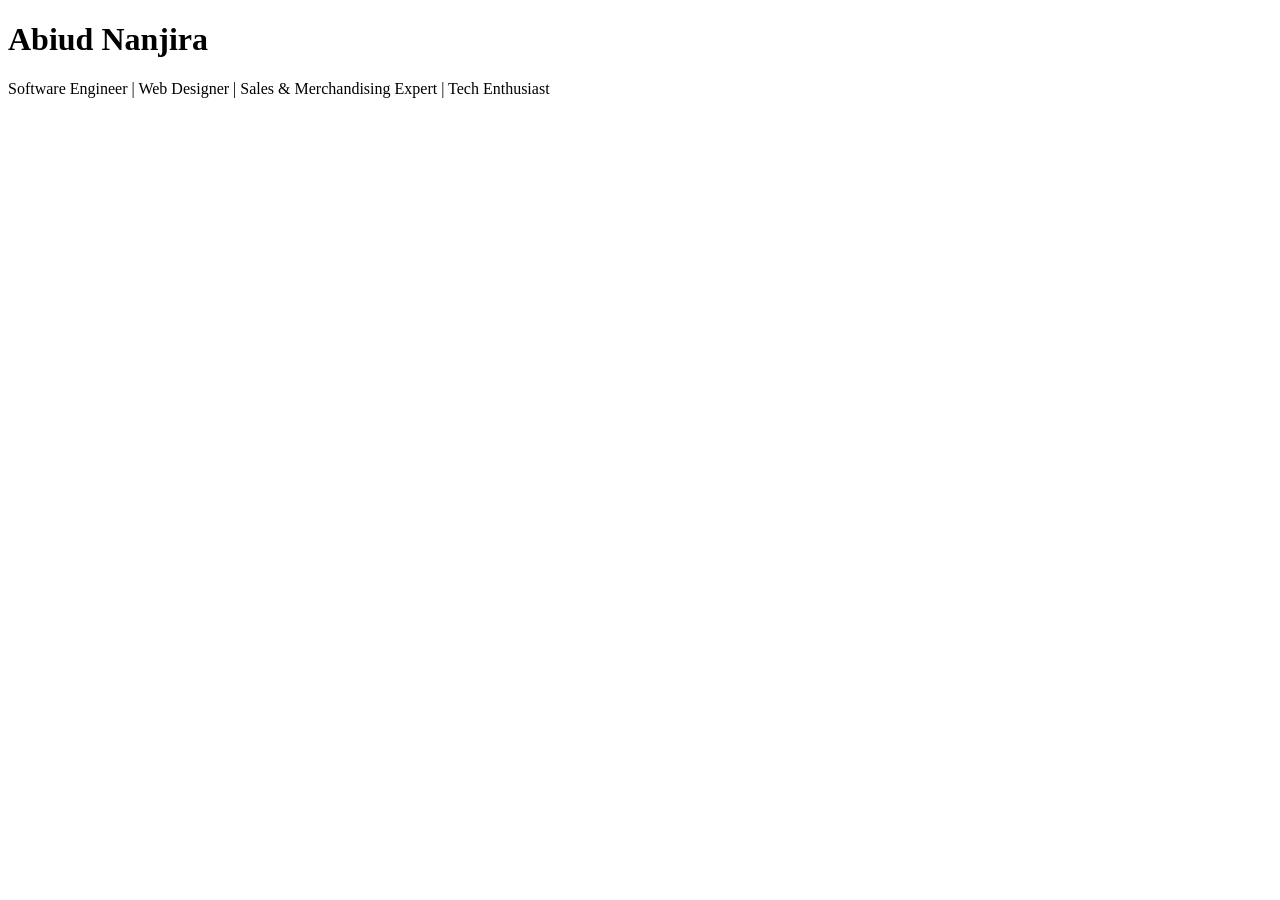
==== index.html @ 8a5d29ab "implemented index.html" ====
<!DOCTYPE html>
<html lang="en">
<head>
    <meta charset="UTF-8">
    <meta name="viewport" content="width=device-width, initial-scale=1.0">
    <title>Abiud Nanjira</title>
</head>
<body>
    <header>
        <h1>Abiud Nanjira</h1>
        <p>Software Engineer | Web Designer | Sales & Merchandising Expert | Tech Enthusiast</p>
        
    </header>
    
</body>
</html>
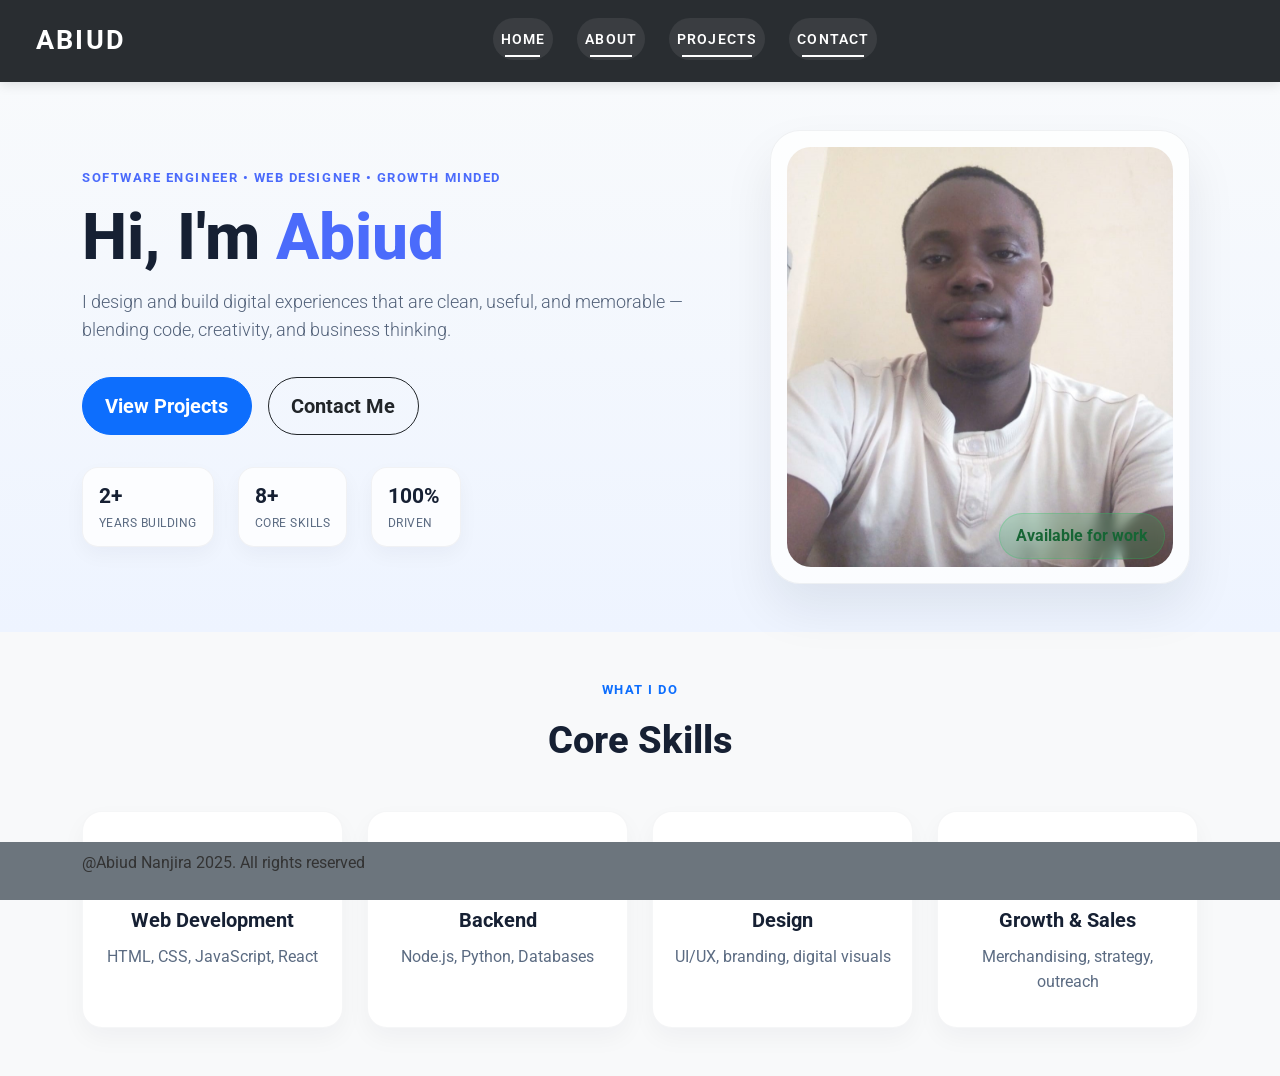
==== commit efaf490b: "updated homepage" ====
--- a/index.html
+++ b/index.html
@@ -3,14 +3,111 @@
 <head>
     <meta charset="UTF-8">
     <meta name="viewport" content="width=device-width, initial-scale=1.0">
-    <title>Abiud Nanjira</title>
+    <link rel="stylesheet" href="css/bootstrap.min.css">
+    <link rel="stylesheet" href="css/style.css">
+    <link rel="stylesheet" href="https://cdnjs.cloudflare.com/ajax/libs/font-awesome/6.0.0/css/all.min.css">
+    <title>Abiud Nanjira Portfolio</title>
 </head>
 <body>
     <header>
-        <h1>Abiud Nanjira</h1>
-        <p>Software Engineer | Web Designer | Sales & Merchandising Expert | Tech Enthusiast</p>
-        
+        <nav id="navbar" class="navbar navbar-expand-lg bg-dark sticky-top" data-bs-theme="dark">
+            <div class="container-fluid custom-navbar">
+                <a href="index.html" class="navbar-brand">Abiud</a>
+                <button class="navbar-toggler" type="button" data-bs-toggle="collapse" data-bs-target="#mainNav" aria-controls="mainNav" aria-expanded="false" aria-label="Toggle navigation">
+                    <span class="navbar-toggler-icon"></span>
+                </button>
+                <div class="collapse navbar-collapse justify-content-center" id="mainNav">
+                    <ul class="navbar-nav custom-nav">
+                        <li class="nav-item">
+                            <a class="nav-link active" href="index.html">Home</a>
+                        </li>
+                        <li class="nav-item">
+                            <a class="nav-link" href="about.html">About</a>
+                        </li>
+                        <li class="nav-item">
+                            <a class="nav-link" href="projects.html">Projects</a>
+                        </li>
+                        <li class="nav-item">
+                            <a class="nav-link" href="contact.html">Contact</a>
+                        </li>
+                    </ul>
+                </div>
+            </div>
+        </nav>
     </header>
-    
+
+    <main class="portfolio-home">
+        <section class="portfolio-intro py-5">
+            <div class="container">
+                <div class="row align-items-center g-5">
+                    <div class="col-lg-7">
+                        <p class="eyebrow">Software Engineer • Web Designer • Growth Minded</p>
+                        <h1>Hi, I'm <span>Abiud</span></h1>
+                        <p class="lead">I design and build digital experiences that are clean, useful, and memorable — blending code, creativity, and business thinking.</p>
+                        <div class="portfolio-actions d-flex flex-wrap gap-3">
+                            <a href="projects.html" class="btn btn-primary btn-lg">View Projects</a>
+                            <a href="contact.html" class="btn btn-outline-dark btn-lg">Contact Me</a>
+                        </div>
+                        <ul class="quick-stats">
+                            <li><strong>2+</strong><span>Years building</span></li>
+                            <li><strong>8+</strong><span>Core skills</span></li>
+                            <li><strong>100%</strong><span>Driven</span></li>
+                        </ul>
+                    </div>
+                    <div class="col-lg-5">
+                        <div class="profile-card">
+                            <img src="images/Baks photo.jpg" alt="Abiud Nanjira" class="img-fluid">
+                            <div class="profile-badge">Available for work</div>
+                        </div>
+                    </div>
+                </div>
+            </div>
+        </section>
+
+        <section class="skills py-5 bg-light">
+            <div class="container">
+                <div class="section-heading text-center mb-5">
+                    <p class="eyebrow text-primary">What I do</p>
+                    <h2>Core Skills</h2>
+                </div>
+                <div class="row g-4">
+                    <div class="col-md-6 col-lg-3">
+                        <div class="skill-card text-center">
+                            <i class="fas fa-code fa-3x text-primary mb-3"></i>
+                            <h5>Web Development</h5>
+                            <p>HTML, CSS, JavaScript, React</p>
+                        </div>
+                    </div>
+                    <div class="col-md-6 col-lg-3">
+                        <div class="skill-card text-center">
+                            <i class="fas fa-server fa-3x text-primary mb-3"></i>
+                            <h5>Backend</h5>
+                            <p>Node.js, Python, Databases</p>
+                        </div>
+                    </div>
+                    <div class="col-md-6 col-lg-3">
+                        <div class="skill-card text-center">
+                            <i class="fas fa-palette fa-3x text-primary mb-3"></i>
+                            <h5>Design</h5>
+                            <p>UI/UX, branding, digital visuals</p>
+                        </div>
+                    </div>
+                    <div class="col-md-6 col-lg-3">
+                        <div class="skill-card text-center">
+                            <i class="fas fa-chart-line fa-3x text-primary mb-3"></i>
+                            <h5>Growth & Sales</h5>
+                            <p>Merchandising, strategy, outreach</p>
+                        </div>
+                    </div>
+                </div>
+            </div>
+        </section>
+    </main>
+
+    <footer class="navbar fixed-bottom bg-secondary align-center">
+        <p class="container text-center">@Abiud Nanjira 2025. All rights reserved</p>
+    </footer>
+    <script src="https://cdn.jsdelivr.net/npm/bootstrap@5.3.3/dist/js/bootstrap.bundle.min.js"></script>
+    <script src="js/main.js"></script>
 </body>
 </html>
--- a/css/style.css
+++ b/css/style.css
@@ -0,0 +1,391 @@
+@import url('https://fonts.googleapis.com/css2?family=Roboto:wght@300;400;700&display=swap');
+
+body {
+    font-family: 'Roboto', sans-serif;
+    line-height: 1.6;
+    color: #333;
+}
+
+/* Hero Section */
+.hero {
+    background: linear-gradient(135deg, #667eea 0%, #764ba2 100%);
+    min-height: 60vh;
+    display: flex;
+    align-items: center;
+    justify-content: center;
+}
+
+.hero h1 {
+    font-size: 3rem;
+    font-weight: 700;
+    margin-bottom: 1rem;
+    animation: fadeInUp 1s ease-out;
+}
+
+.hero p {
+    font-size: 1.25rem;
+    margin-bottom: 2rem;
+    animation: fadeInUp 1.2s ease-out;
+}
+
+.hero .btn {
+    animation: fadeInUp 1.4s ease-out;
+}
+
+/* Animations */
+@keyframes fadeInUp {
+    from {
+        opacity: 0;
+        transform: translateY(30px);
+    }
+    to {
+        opacity: 1;
+        transform: translateY(0);
+    }
+}
+
+/* Cards */
+.card {
+    border: none;
+    border-radius: 10px;
+    box-shadow: 0 4px 6px rgba(0, 0, 0, 0.1);
+    transition: transform 0.3s ease, box-shadow 0.3s ease;
+}
+
+.card:hover {
+    transform: translateY(-5px);
+    box-shadow: 0 8px 15px rgba(0, 0, 0, 0.2);
+}
+
+.card-title {
+    color: #667eea;
+    font-weight: 700;
+}
+
+/* About Section */
+#about-me img {
+    max-width: 100%;
+    height: auto;
+}
+
+/* Contact Section */
+#contact img {
+    width: 50px;
+    height: 50px;
+    margin-bottom: 1rem;
+}
+
+/* Navbar */
+#navbar {
+    padding: 0.9rem 1.5rem;
+    box-shadow: 0 2px 12px rgba(0, 0, 0, 0.12);
+    position: sticky;
+    top: 0;
+    z-index: 1030;
+    backdrop-filter: blur(10px);
+    background-color: rgba(33, 37, 41, 0.96) !important;
+}
+
+.custom-navbar {
+    display: flex;
+    align-items: center;
+    position: relative;
+}
+
+.custom-navbar .navbar-brand {
+    color: #fff;
+    font-size: 1.7rem;
+    font-weight: 700;
+    letter-spacing: 0.08em;
+    text-transform: uppercase;
+    margin-right: 0;
+    text-decoration: none;
+    transition: transform 0.25s ease, color 0.25s ease;
+}
+
+.custom-navbar .navbar-brand:hover {
+    color: #cfe3ff;
+    transform: translateY(-1px);
+}
+
+.custom-navbar .navbar-collapse {
+    flex: 1;
+    display: flex;
+    justify-content: center;
+}
+
+.custom-nav {
+    display: flex;
+    align-items: center;
+    gap: 1.5rem;
+    margin: 0;
+    padding: 0;
+    list-style: none;
+}
+
+.custom-nav .nav-item {
+    position: relative;
+}
+
+.custom-nav .nav-link {
+    color: rgba(255, 255, 255, 0.8);
+    font-size: 0.9rem;
+    font-weight: 600;
+    letter-spacing: 0.08em;
+    text-transform: uppercase;
+    padding: 0.6rem 0.8rem;
+    transition: color 0.25s ease, transform 0.25s ease, background-color 0.25s ease;
+    position: relative;
+    border-radius: 999px;
+}
+
+.custom-nav .nav-link:hover,
+.custom-nav .nav-link.active {
+    color: #fff;
+    background: rgba(255, 255, 255, 0.08);
+    transform: translateY(-2px);
+}
+
+.custom-nav .nav-link::after {
+    content: "";
+    position: absolute;
+    left: 0.8rem;
+    right: 0.8rem;
+    bottom: 0.2rem;
+    height: 2px;
+    background: #fff;
+    transform: scaleX(0);
+    transform-origin: center;
+    transition: transform 0.25s ease;
+}
+
+.custom-nav .nav-link:hover::after,
+.custom-nav .nav-link.active::after {
+    transform: scaleX(1);
+}
+
+.navbar-toggler {
+    border: 1px solid rgba(255, 255, 255, 0.6);
+    padding: 0.4rem 0.6rem;
+    transition: border-color 0.25s ease, background-color 0.25s ease;
+}
+
+.navbar-toggler:hover {
+    border-color: #fff;
+    background: rgba(255, 255, 255, 0.05);
+}
+
+.navbar-toggler-icon {
+    background-image: url("data:image/svg+xml,%3csvg xmlns='http://www.w3.org/2000/svg' viewBox='0 0 30 30'%3e%3cpath stroke='rgba(255,255,255,1)' stroke-linecap='round' stroke-width='2' d='M4 7h22M4 15h22M4 23h22'/%3e%3c/svg%3e");
+}
+
+/* Portfolio homepage */
+.portfolio-home {
+    background: #f5f7fb;
+}
+
+.portfolio-intro {
+    background: linear-gradient(180deg, #f8fafc 0%, #eef4ff 100%);
+    padding-top: 5rem;
+    padding-bottom: 4rem;
+}
+
+.eyebrow {
+    font-size: 0.8rem;
+    font-weight: 700;
+    letter-spacing: 0.12em;
+    text-transform: uppercase;
+    color: #4b6bfb;
+    margin-bottom: 1rem;
+}
+
+.portfolio-intro h1 {
+    font-size: clamp(2.5rem, 5vw, 4.5rem);
+    font-weight: 800;
+    line-height: 1.05;
+    margin-bottom: 1rem;
+    color: #162033;
+}
+
+.portfolio-intro h1 span {
+    color: #4b6bfb;
+}
+
+.portfolio-intro .lead {
+    max-width: 620px;
+    font-size: 1.12rem;
+    color: #53627a;
+    margin-bottom: 2rem;
+}
+
+.portfolio-actions {
+    margin-bottom: 2rem;
+}
+
+.portfolio-actions .btn {
+    border-radius: 999px;
+    padding: 0.8rem 1.4rem;
+    font-weight: 700;
+    transition: transform 0.25s ease, box-shadow 0.25s ease;
+}
+
+.portfolio-actions .btn:hover {
+    transform: translateY(-2px);
+    box-shadow: 0 10px 20px rgba(75, 107, 251, 0.18);
+}
+
+.quick-stats {
+    display: flex;
+    flex-wrap: wrap;
+    gap: 1.5rem;
+    list-style: none;
+    padding: 0;
+    margin: 0;
+}
+
+.quick-stats li {
+    display: flex;
+    flex-direction: column;
+    min-width: 90px;
+    padding: 0.8rem 1rem;
+    background: rgba(255, 255, 255, 0.8);
+    border: 1px solid rgba(22, 32, 51, 0.05);
+    border-radius: 16px;
+    box-shadow: 0 8px 20px rgba(15, 23, 42, 0.04);
+}
+
+.quick-stats strong {
+    font-size: 1.3rem;
+    color: #162033;
+}
+
+.quick-stats span {
+    font-size: 0.75rem;
+    color: #5b6b82;
+    letter-spacing: 0.04em;
+    text-transform: uppercase;
+}
+
+.profile-card {
+    position: relative;
+    max-width: 420px;
+    margin: 0 auto;
+    padding: 1rem;
+    background: rgba(255, 255, 255, 0.75);
+    border: 1px solid rgba(22, 32, 51, 0.06);
+    border-radius: 30px;
+    box-shadow: 0 25px 50px rgba(15, 23, 42, 0.08);
+}
+
+.profile-card img {
+    width: 100%;
+    height: 420px;
+    object-fit: cover;
+    border-radius: 24px;
+    display: block;
+}
+
+.profile-badge {
+    position: absolute;
+    right: 1.5rem;
+    bottom: 1.5rem;
+    background: rgba(34, 197, 94, 0.16);
+    color: #166534;
+    font-weight: 700;
+    border: 1px solid rgba(34, 197, 94, 0.25);
+    padding: 0.6rem 1rem;
+    border-radius: 999px;
+    backdrop-filter: blur(5px);
+}
+
+.section-heading h2 {
+    font-size: clamp(2rem, 3vw, 2.8rem);
+    color: #162033;
+    font-weight: 800;
+    margin-bottom: 0;
+}
+
+.skill-card {
+    padding: 2rem 1.25rem;
+    background: #fff;
+    border: 1px solid rgba(22, 32, 51, 0.04);
+    border-radius: 20px;
+    box-shadow: 0 10px 25px rgba(15, 23, 42, 0.04);
+    height: 100%;
+    transition: transform 0.25s ease, box-shadow 0.25s ease;
+}
+
+.skill-card:hover {
+    transform: translateY(-6px);
+    box-shadow: 0 16px 30px rgba(15, 23, 42, 0.08);
+}
+
+.skill-card h5 {
+    font-weight: 700;
+    margin-bottom: 0.75rem;
+    color: #162033;
+}
+
+.skill-card p {
+    margin-bottom: 0;
+    color: #5b6b82;
+}
+
+/* Footer */
+footer {
+    margin-top: auto;
+}
+
+/* Responsive Design */
+@media (max-width: 991px) {
+    .portfolio-intro {
+        padding-top: 4rem;
+    }
+
+    .profile-card {
+        max-width: 320px;
+    }
+}
+
+@media (max-width: 768px) {
+    .hero h1 {
+        font-size: 2rem;
+    }
+
+    .hero p {
+        font-size: 1rem;
+    }
+
+    .custom-navbar {
+        flex-direction: column;
+        align-items: flex-start;
+    }
+
+    .custom-navbar .navbar-collapse {
+        width: 100%;
+        justify-content: flex-start;
+        margin-top: 0.75rem;
+    }
+
+    .custom-nav {
+        flex-direction: column;
+        align-items: flex-start;
+        gap: 0.5rem;
+    }
+
+    .navbar-nav {
+        text-align: center;
+    }
+
+    .portfolio-intro .lead {
+        font-size: 1rem;
+    }
+
+    .quick-stats {
+        gap: 0.75rem;
+    }
+
+    .quick-stats li {
+        min-width: 80px;
+    }
+}
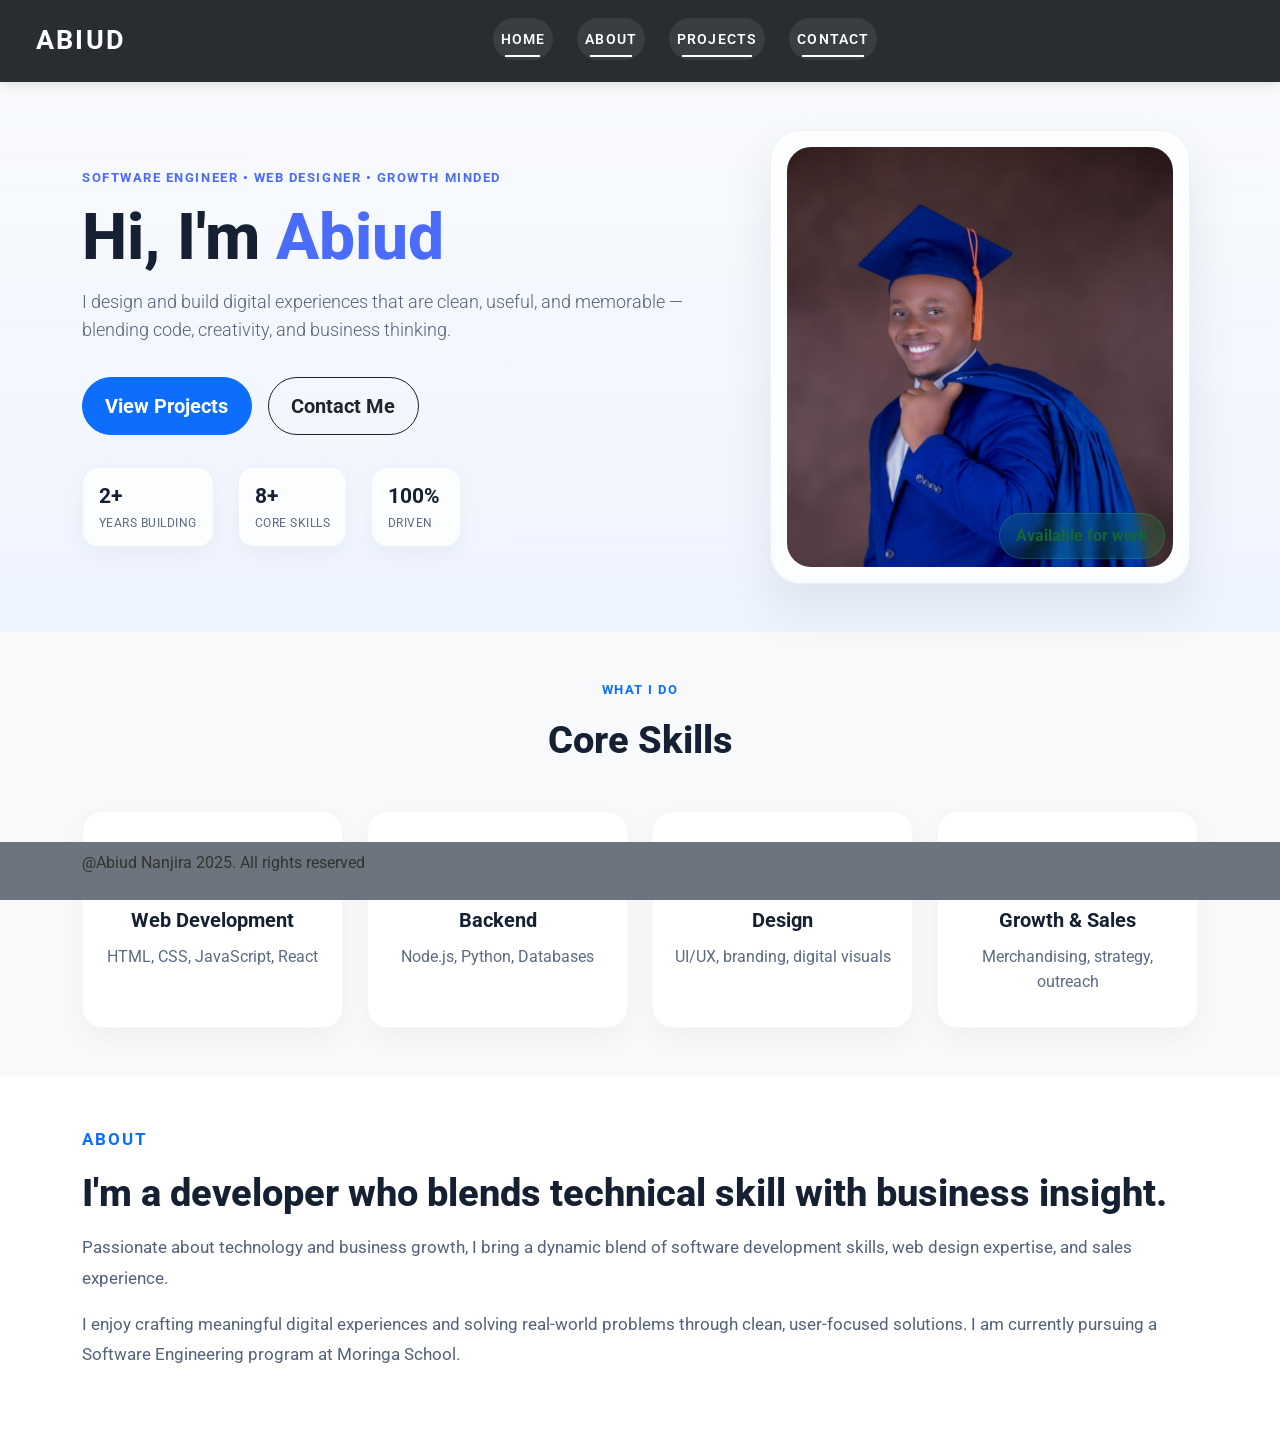
==== commit 3f609d66: "updated the image source" ====
--- a/index.html
+++ b/index.html
@@ -22,7 +22,7 @@
                             <a class="nav-link active" href="index.html">Home</a>
                         </li>
                         <li class="nav-item">
-                            <a class="nav-link" href="about.html">About</a>
+                            <a class="nav-link" href="#about">About</a>
                         </li>
                         <li class="nav-item">
                             <a class="nav-link" href="projects.html">Projects</a>
@@ -56,7 +56,7 @@
                     </div>
                     <div class="col-lg-5">
                         <div class="profile-card">
-                            <img src="images/Baks photo.jpg" alt="Abiud Nanjira" class="img-fluid">
+                            <img src="images/Graduation photo.png" alt="Abiud Nanjira" class="img-fluid">
                             <div class="profile-badge">Available for work</div>
                         </div>
                     </div>
@@ -102,6 +102,23 @@
                 </div>
             </div>
         </section>
+
+        <section id="about" class="about-home py-5">
+            <div class="container">
+                <div class="row align-items-center g-5">
+                    <div class="col-lg-12">
+                        <p class="eyebrow text-primary">About</p>
+                        <h2>I'm a developer who blends technical skill with business insight.</h2>
+                        <p>
+                            Passionate about technology and business growth, I bring a dynamic blend of software development skills, web design expertise, and sales experience.
+                        </p>
+                        <p>
+                            I enjoy crafting meaningful digital experiences and solving real-world problems through clean, user-focused solutions. I am currently pursuing a Software Engineering program at Moringa School.
+                        </p>
+                    </div>
+                </div>
+            </div>
+        </section>
     </main>
 
     <footer class="navbar fixed-bottom bg-secondary align-center">
--- a/css/style.css
+++ b/css/style.css
@@ -281,8 +281,10 @@
     width: 100%;
     height: 420px;
     object-fit: cover;
+    object-position: center top;
     border-radius: 24px;
     display: block;
+    background: #edf2ff;
 }
 
 .profile-badge {
@@ -331,6 +333,46 @@
     color: #5b6b82;
 }
 
+.about-home {
+    background: #ffffff;
+    padding-top: 5rem;
+    padding-bottom: 5rem;
+}
+
+.about-image-wrap {
+    background: linear-gradient(135deg, #eef4ff 0%, #f5f7fb 100%);
+    border-radius: 28px;
+    padding: 1rem;
+    box-shadow: 0 20px 40px rgba(15, 23, 42, 0.08);
+}
+
+.about-image-wrap img {
+    width: 100%;
+    height: 420px;
+    object-fit: cover;
+    border-radius: 22px;
+    display: block;
+}
+
+.about-home h2 {
+    font-size: clamp(2rem, 3vw, 3rem);
+    font-weight: 800;
+    color: #162033;
+    margin-bottom: 1rem;
+}
+
+.about-home p {
+    color: #53627a;
+    font-size: 1.05rem;
+    line-height: 1.8;
+}
+
+.about-home .btn {
+    border-radius: 999px;
+    padding: 0.8rem 1.5rem;
+    margin-top: 0.5rem;
+}
+
 /* Footer */
 footer {
     margin-top: auto;
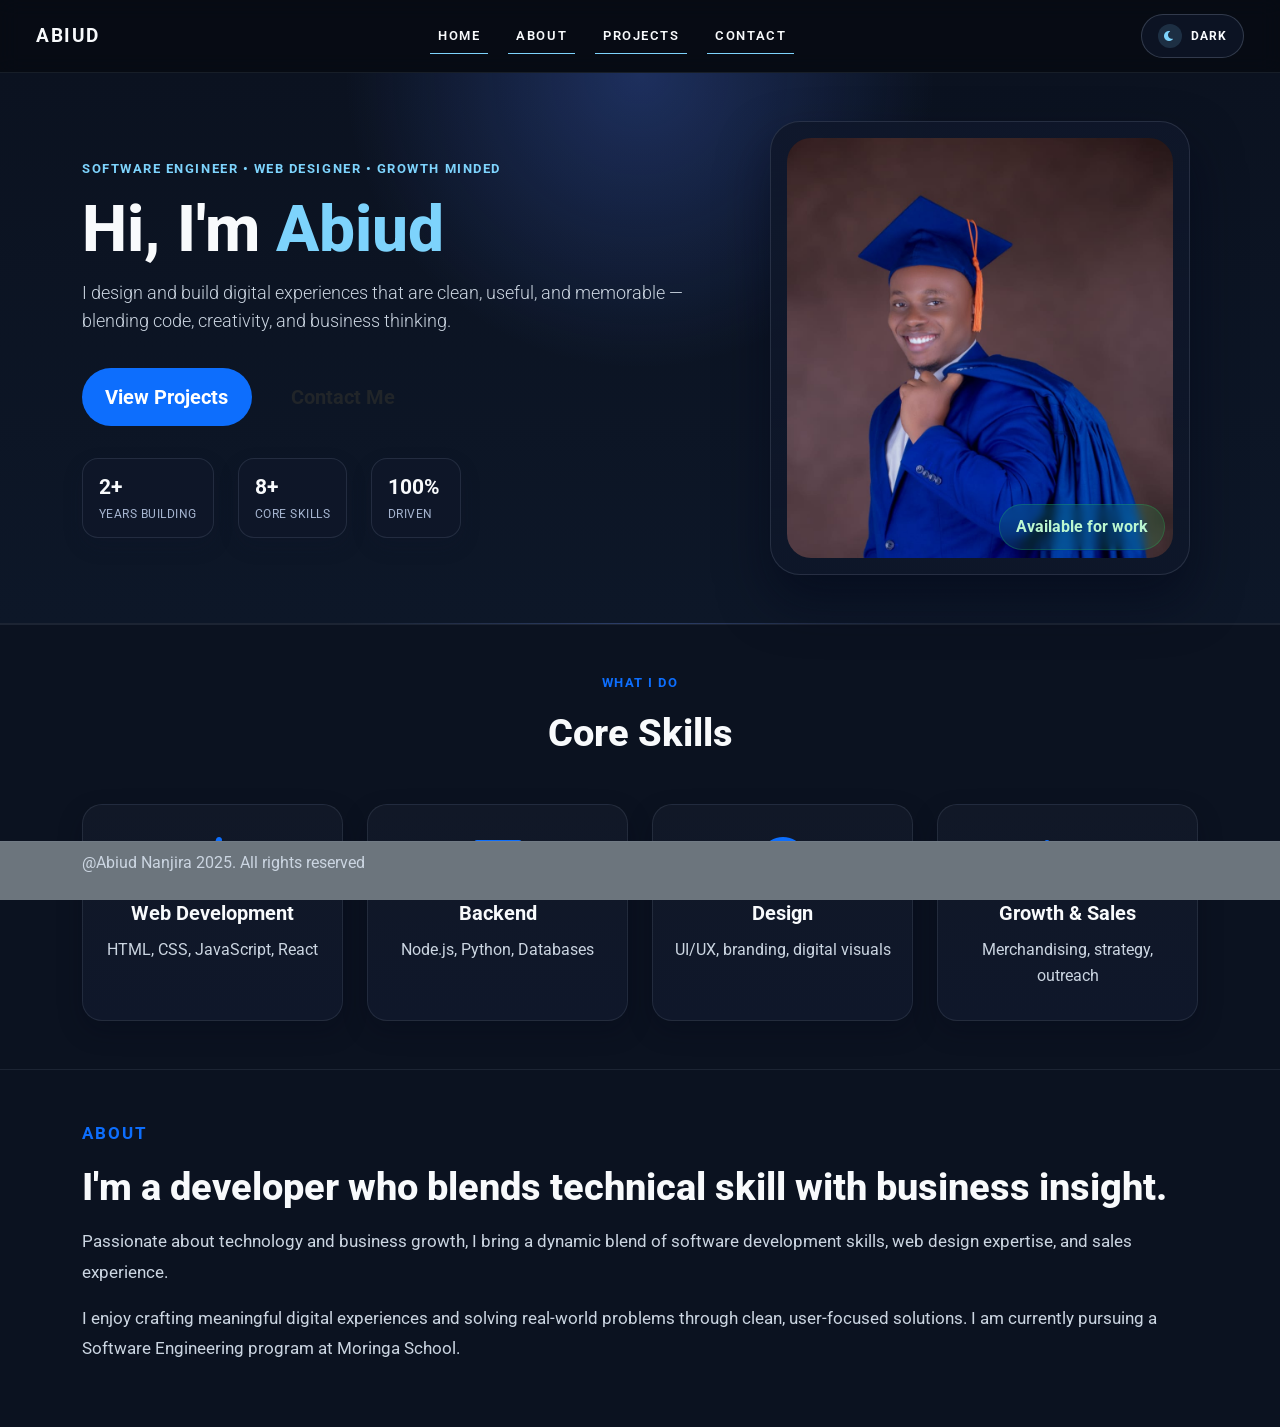
==== commit 3f4a20d5: "simplifies the nvigatio to a minimalist layout" ====
--- a/index.html
+++ b/index.html
@@ -32,6 +32,10 @@
                         </li>
                     </ul>
                 </div>
+                <button id="themeToggle" class="theme-toggle" type="button" aria-label="Toggle dark mode">
+                    <span class="theme-toggle-icon"><i class="fa-solid fa-moon"></i></span>
+                    <span class="theme-toggle-text">Dark</span>
+                </button>
             </div>
         </nav>
     </header>
--- a/css/style.css
+++ b/css/style.css
@@ -3,7 +3,77 @@
 body {
     font-family: 'Roboto', sans-serif;
     line-height: 1.6;
-    color: #333;
+    color: #e5edf7;
+    background: #070b14;
+    min-height: 100vh;
+}
+
+body a {
+    text-decoration: none;
+}
+
+body.light-mode {
+    background: #f4f7fb;
+    color: #0f172a;
+}
+
+body.light-mode .portfolio-home,
+body.light-mode .skills,
+body.light-mode .about-home {
+    background: #f4f7fb;
+}
+
+body.light-mode .portfolio-intro {
+    background: radial-gradient(circle at top, rgba(125, 211, 252, 0.65), transparent 30%),
+        linear-gradient(180deg, #eaf2ff 0%, #f8fbff 100%);
+}
+
+body.light-mode .portfolio-intro h1,
+body.light-mode .portfolio-intro .lead,
+body.light-mode .about-home h2,
+body.light-mode .about-home p,
+body.light-mode .section-heading h2,
+body.light-mode .skill-card h5,
+body.light-mode .skill-card p,
+body.light-mode .quick-stats strong,
+body.light-mode .quick-stats span {
+    color: #0f172a;
+}
+
+body.light-mode .eyebrow,
+body.light-mode .portfolio-intro h1 span {
+    color: #2563eb;
+}
+
+body.light-mode .profile-card,
+body.light-mode .skill-card {
+    background: rgba(255, 255, 255, 0.9);
+    border-color: rgba(148, 163, 184, 0.18);
+    box-shadow: 0 12px 30px rgba(15, 23, 42, 0.08);
+}
+
+body.light-mode .theme-toggle {
+    background: #e2e8f0;
+    color: #0f172a;
+    border-color: rgba(148, 163, 184, 0.35);
+}
+
+body.light-mode .theme-toggle-icon {
+    background: rgba(37, 99, 235, 0.1);
+    color: #2563eb;
+}
+
+body.light-mode .custom-nav .nav-link {
+    color: rgba(15, 23, 42, 0.8);
+}
+
+body.light-mode .custom-nav .nav-link:hover,
+body.light-mode .custom-nav .nav-link.active {
+    color: #0f172a;
+}
+
+body.light-mode .custom-navbar .navbar-brand {
+    color: #0f172a;
 }
 
 /* Hero Section */
@@ -78,12 +148,13 @@
 /* Navbar */
 #navbar {
     padding: 0.9rem 1.5rem;
-    box-shadow: 0 2px 12px rgba(0, 0, 0, 0.12);
+    box-shadow: none;
     position: sticky;
     top: 0;
     z-index: 1030;
     backdrop-filter: blur(10px);
-    background-color: rgba(33, 37, 41, 0.96) !important;
+    background-color: rgba(8, 12, 20, 0.85) !important;
+    border-bottom: 1px solid rgba(148, 163, 184, 0.12);
 }
 
 .custom-navbar {
@@ -93,19 +164,18 @@
 }
 
 .custom-navbar .navbar-brand {
-    color: #fff;
-    font-size: 1.7rem;
+    color: #f8fafc;
+    font-size: 1.2rem;
     font-weight: 700;
     letter-spacing: 0.08em;
     text-transform: uppercase;
     margin-right: 0;
     text-decoration: none;
-    transition: transform 0.25s ease, color 0.25s ease;
+    transition: color 0.25s ease;
 }
 
 .custom-navbar .navbar-brand:hover {
-    color: #cfe3ff;
-    transform: translateY(-1px);
+    color: #7dd3fc;
 }
 
 .custom-navbar .navbar-collapse {
@@ -117,7 +187,7 @@
 .custom-nav {
     display: flex;
     align-items: center;
-    gap: 1.5rem;
+    gap: 1.25rem;
     margin: 0;
     padding: 0;
     list-style: none;
@@ -128,32 +198,33 @@
 }
 
 .custom-nav .nav-link {
-    color: rgba(255, 255, 255, 0.8);
-    font-size: 0.9rem;
+    color: rgba(226, 232, 240, 0.8);
+    font-size: 0.8rem;
     font-weight: 600;
-    letter-spacing: 0.08em;
+    letter-spacing: 0.12em;
     text-transform: uppercase;
-    padding: 0.6rem 0.8rem;
-    transition: color 0.25s ease, transform 0.25s ease, background-color 0.25s ease;
+    padding: 0.5rem 0.15rem;
+    transition: color 0.25s ease;
     position: relative;
-    border-radius: 999px;
+    border-radius: 0;
+    background: transparent;
 }
 
 .custom-nav .nav-link:hover,
 .custom-nav .nav-link.active {
-    color: #fff;
-    background: rgba(255, 255, 255, 0.08);
-    transform: translateY(-2px);
+    color: #f8fafc;
+    background: transparent;
+    transform: none;
 }
 
 .custom-nav .nav-link::after {
     content: "";
     position: absolute;
-    left: 0.8rem;
-    right: 0.8rem;
-    bottom: 0.2rem;
-    height: 2px;
-    background: #fff;
+    left: 0;
+    right: 0;
+    bottom: 0;
+    height: 1px;
+    background: #7dd3fc;
     transform: scaleX(0);
     transform-origin: center;
     transition: transform 0.25s ease;
@@ -162,6 +233,39 @@
 .custom-nav .nav-link:hover::after,
 .custom-nav .nav-link.active::after {
     transform: scaleX(1);
+}
+
+.theme-toggle {
+    display: inline-flex;
+    align-items: center;
+    gap: 0.6rem;
+    margin-left: 1rem;
+    padding: 0.55rem 1rem;
+    border: 1px solid rgba(148, 163, 184, 0.28);
+    border-radius: 999px;
+    background: rgba(15, 23, 42, 0.75);
+    color: #f8fafc;
+    font-size: 0.72rem;
+    font-weight: 700;
+    letter-spacing: 0.08em;
+    text-transform: uppercase;
+    transition: all 0.25s ease;
+}
+
+.theme-toggle:hover {
+    background: rgba(30, 41, 59, 0.9);
+    transform: translateY(-1px);
+}
+
+.theme-toggle-icon {
+    display: inline-flex;
+    align-items: center;
+    justify-content: center;
+    width: 1.5rem;
+    height: 1.5rem;
+    border-radius: 50%;
+    background: rgba(125, 211, 252, 0.15);
+    color: #7dd3fc;
 }
 
 .navbar-toggler {
@@ -185,9 +289,11 @@
 }
 
 .portfolio-intro {
-    background: linear-gradient(180deg, #f8fafc 0%, #eef4ff 100%);
+    background: radial-gradient(circle at top, rgba(77, 124, 255, 0.28), transparent 35%),
+        linear-gradient(180deg, #0b1220 0%, #0d1728 100%);
     padding-top: 5rem;
     padding-bottom: 4rem;
+    border-bottom: 1px solid rgba(148, 163, 184, 0.12);
 }
 
 .eyebrow {
@@ -195,7 +301,7 @@
     font-weight: 700;
     letter-spacing: 0.12em;
     text-transform: uppercase;
-    color: #4b6bfb;
+    color: #7dd3fc;
     margin-bottom: 1rem;
 }
 
@@ -204,17 +310,17 @@
     font-weight: 800;
     line-height: 1.05;
     margin-bottom: 1rem;
-    color: #162033;
+    color: #f8fafc;
 }
 
 .portfolio-intro h1 span {
-    color: #4b6bfb;
+    color: #7dd3fc;
 }
 
 .portfolio-intro .lead {
     max-width: 620px;
     font-size: 1.12rem;
-    color: #53627a;
+    color: #cbd5e1;
     margin-bottom: 2rem;
 }
 
@@ -227,11 +333,16 @@
     padding: 0.8rem 1.4rem;
     font-weight: 700;
     transition: transform 0.25s ease, box-shadow 0.25s ease;
+    border: 1px solid transparent;
 }
 
 .portfolio-actions .btn:hover {
     transform: translateY(-2px);
     box-shadow: 0 10px 20px rgba(75, 107, 251, 0.18);
+}
+
+.btn {
+    border-radius: 999px !important;
 }
 
 .quick-stats {
@@ -248,20 +359,20 @@
     flex-direction: column;
     min-width: 90px;
     padding: 0.8rem 1rem;
-    background: rgba(255, 255, 255, 0.8);
-    border: 1px solid rgba(22, 32, 51, 0.05);
+    background: rgba(15, 23, 42, 0.75);
+    border: 1px solid rgba(148, 163, 184, 0.16);
     border-radius: 16px;
-    box-shadow: 0 8px 20px rgba(15, 23, 42, 0.04);
+    box-shadow: 0 8px 20px rgba(15, 23, 42, 0.18);
 }
 
 .quick-stats strong {
     font-size: 1.3rem;
-    color: #162033;
+    color: #f8fafc;
 }
 
 .quick-stats span {
     font-size: 0.75rem;
-    color: #5b6b82;
+    color: #a5b4cf;
     letter-spacing: 0.04em;
     text-transform: uppercase;
 }
@@ -271,10 +382,10 @@
     max-width: 420px;
     margin: 0 auto;
     padding: 1rem;
-    background: rgba(255, 255, 255, 0.75);
-    border: 1px solid rgba(22, 32, 51, 0.06);
+    background: linear-gradient(180deg, rgba(15, 23, 42, 0.9), rgba(15, 23, 42, 0.7));
+    border: 1px solid rgba(148, 163, 184, 0.18);
     border-radius: 30px;
-    box-shadow: 0 25px 50px rgba(15, 23, 42, 0.08);
+    box-shadow: 0 25px 50px rgba(2, 6, 23, 0.5);
 }
 
 .profile-card img {
@@ -284,7 +395,7 @@
     object-position: center top;
     border-radius: 24px;
     display: block;
-    background: #edf2ff;
+    background: #0f172a;
 }
 
 .profile-badge {
@@ -292,7 +403,7 @@
     right: 1.5rem;
     bottom: 1.5rem;
     background: rgba(34, 197, 94, 0.16);
-    color: #166534;
+    color: #bbf7d0;
     font-weight: 700;
     border: 1px solid rgba(34, 197, 94, 0.25);
     padding: 0.6rem 1rem;
@@ -302,48 +413,48 @@
 
 .section-heading h2 {
     font-size: clamp(2rem, 3vw, 2.8rem);
-    color: #162033;
+    color: #f8fafc;
     font-weight: 800;
     margin-bottom: 0;
 }
 
 .skill-card {
     padding: 2rem 1.25rem;
-    background: #fff;
-    border: 1px solid rgba(22, 32, 51, 0.04);
+    background: linear-gradient(180deg, #111827 0%, #0f172a 100%);
+    border: 1px solid rgba(148, 163, 184, 0.14);
     border-radius: 20px;
-    box-shadow: 0 10px 25px rgba(15, 23, 42, 0.04);
+    box-shadow: 0 10px 25px rgba(2, 6, 23, 0.26);
     height: 100%;
     transition: transform 0.25s ease, box-shadow 0.25s ease;
 }
 
 .skill-card:hover {
     transform: translateY(-6px);
-    box-shadow: 0 16px 30px rgba(15, 23, 42, 0.08);
+    box-shadow: 0 16px 30px rgba(2, 6, 23, 0.35);
 }
 
 .skill-card h5 {
     font-weight: 700;
     margin-bottom: 0.75rem;
-    color: #162033;
+    color: #f8fafc;
 }
 
 .skill-card p {
     margin-bottom: 0;
-    color: #5b6b82;
+    color: #cbd5e1;
 }
 
 .about-home {
-    background: #ffffff;
+    background: #0b1220;
     padding-top: 5rem;
     padding-bottom: 5rem;
 }
 
 .about-image-wrap {
-    background: linear-gradient(135deg, #eef4ff 0%, #f5f7fb 100%);
+    background: linear-gradient(135deg, rgba(14, 165, 233, 0.12), rgba(15, 23, 42, 0.9));
     border-radius: 28px;
     padding: 1rem;
-    box-shadow: 0 20px 40px rgba(15, 23, 42, 0.08);
+    box-shadow: 0 20px 40px rgba(2, 6, 23, 0.35);
 }
 
 .about-image-wrap img {
@@ -357,12 +468,12 @@
 .about-home h2 {
     font-size: clamp(2rem, 3vw, 3rem);
     font-weight: 800;
-    color: #162033;
+    color: #f8fafc;
     margin-bottom: 1rem;
 }
 
 .about-home p {
-    color: #53627a;
+    color: #cbd5e1;
     font-size: 1.05rem;
     line-height: 1.8;
 }
@@ -376,6 +487,19 @@
 /* Footer */
 footer {
     margin-top: auto;
+    background: #050b14 !important;
+    color: #cbd5e1;
+    border-top: 1px solid rgba(148, 163, 184, 0.12);
+}
+
+footer p {
+    color: #cbd5e1;
+}
+
+.skills {
+    background: #0b1220 !important;
+    border-top: 1px solid rgba(148, 163, 184, 0.12);
+    border-bottom: 1px solid rgba(148, 163, 184, 0.12);
 }
 
 /* Responsive Design */
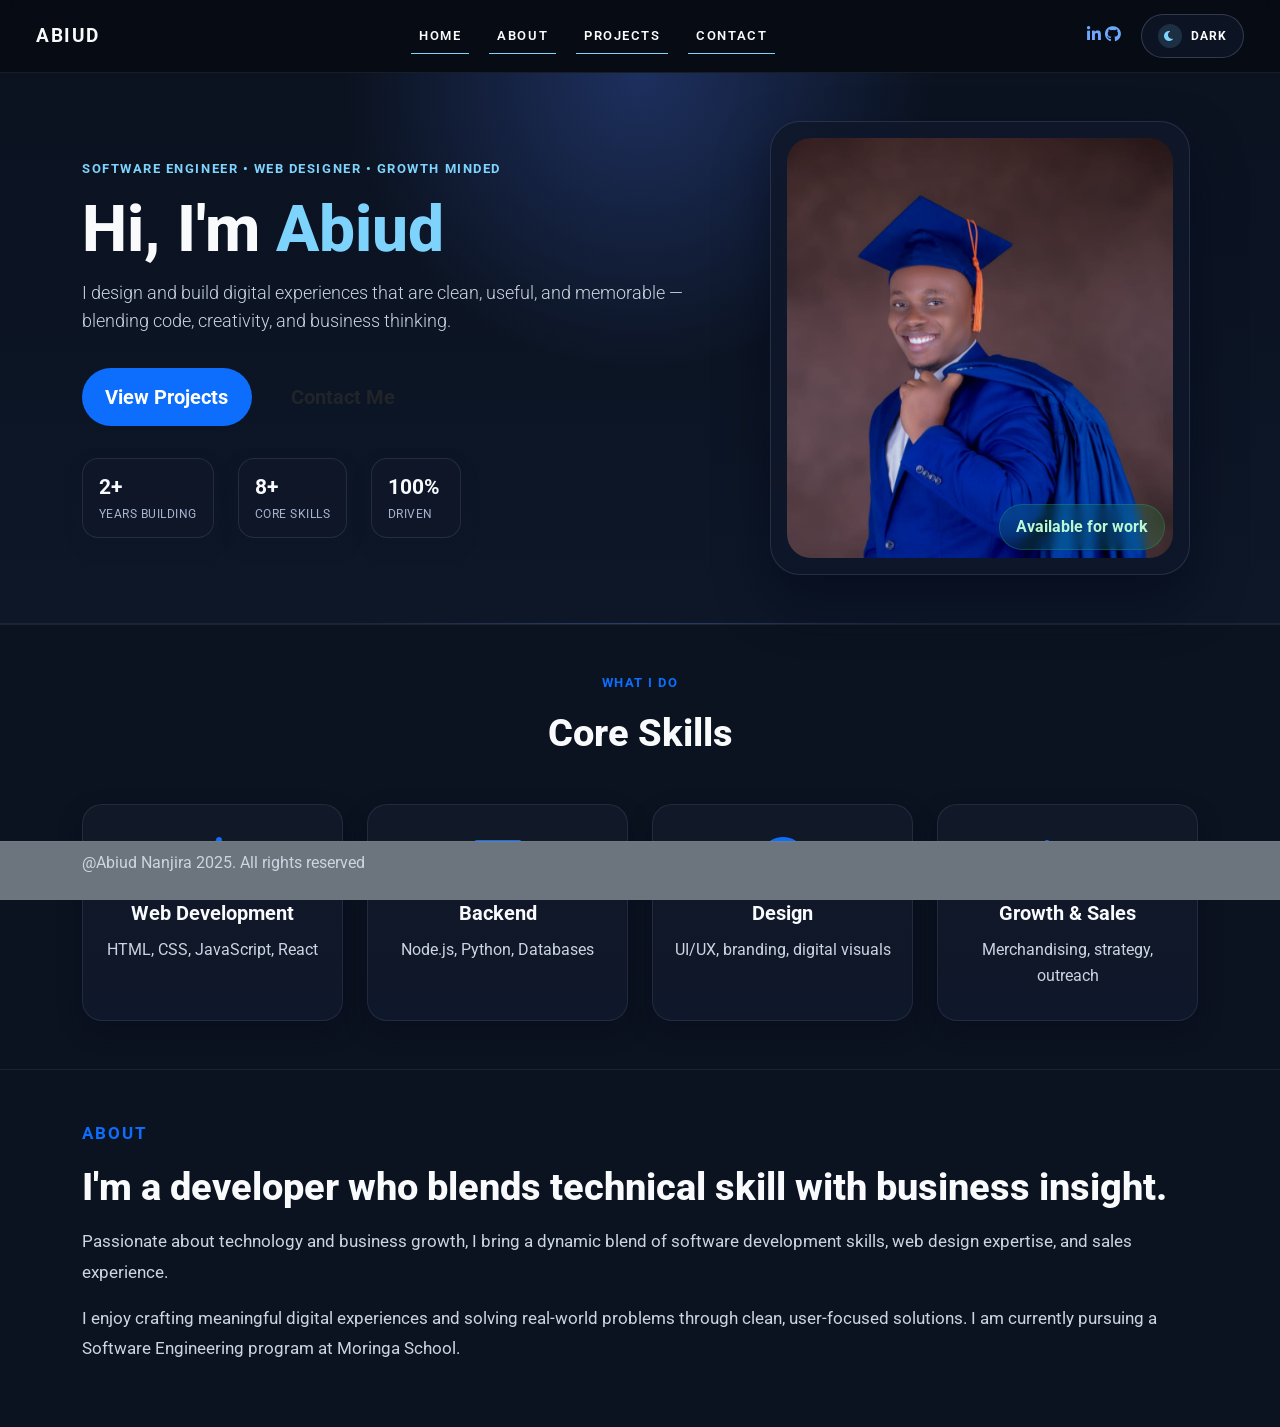
==== commit 5193c74c: "adde linkedin and github link on navbar" ====
--- a/index.html
+++ b/index.html
@@ -32,10 +32,18 @@
                         </li>
                     </ul>
                 </div>
-                <button id="themeToggle" class="theme-toggle" type="button" aria-label="Toggle dark mode">
-                    <span class="theme-toggle-icon"><i class="fa-solid fa-moon"></i></span>
-                    <span class="theme-toggle-text">Dark</span>
-                </button>
+                <div class="nav-actions">
+                    <a href="https://www.linkedin.com" target="_blank" rel="noopener noreferrer" class="social-btn" aria-label="LinkedIn">
+                        <i class="fa-brands fa-linkedin-in"></i>
+                    </a>
+                    <a href="https://github.com" target="_blank" rel="noopener noreferrer" class="social-btn" aria-label="GitHub">
+                        <i class="fa-brands fa-github"></i>
+                    </a>
+                    <button id="themeToggle" class="theme-toggle" type="button" aria-label="Toggle dark mode">
+                        <span class="theme-toggle-icon"><i class="fa-solid fa-moon"></i></span>
+                        <span class="theme-toggle-text">Dark</span>
+                    </button>
+                </div>
             </div>
         </nav>
     </header>
